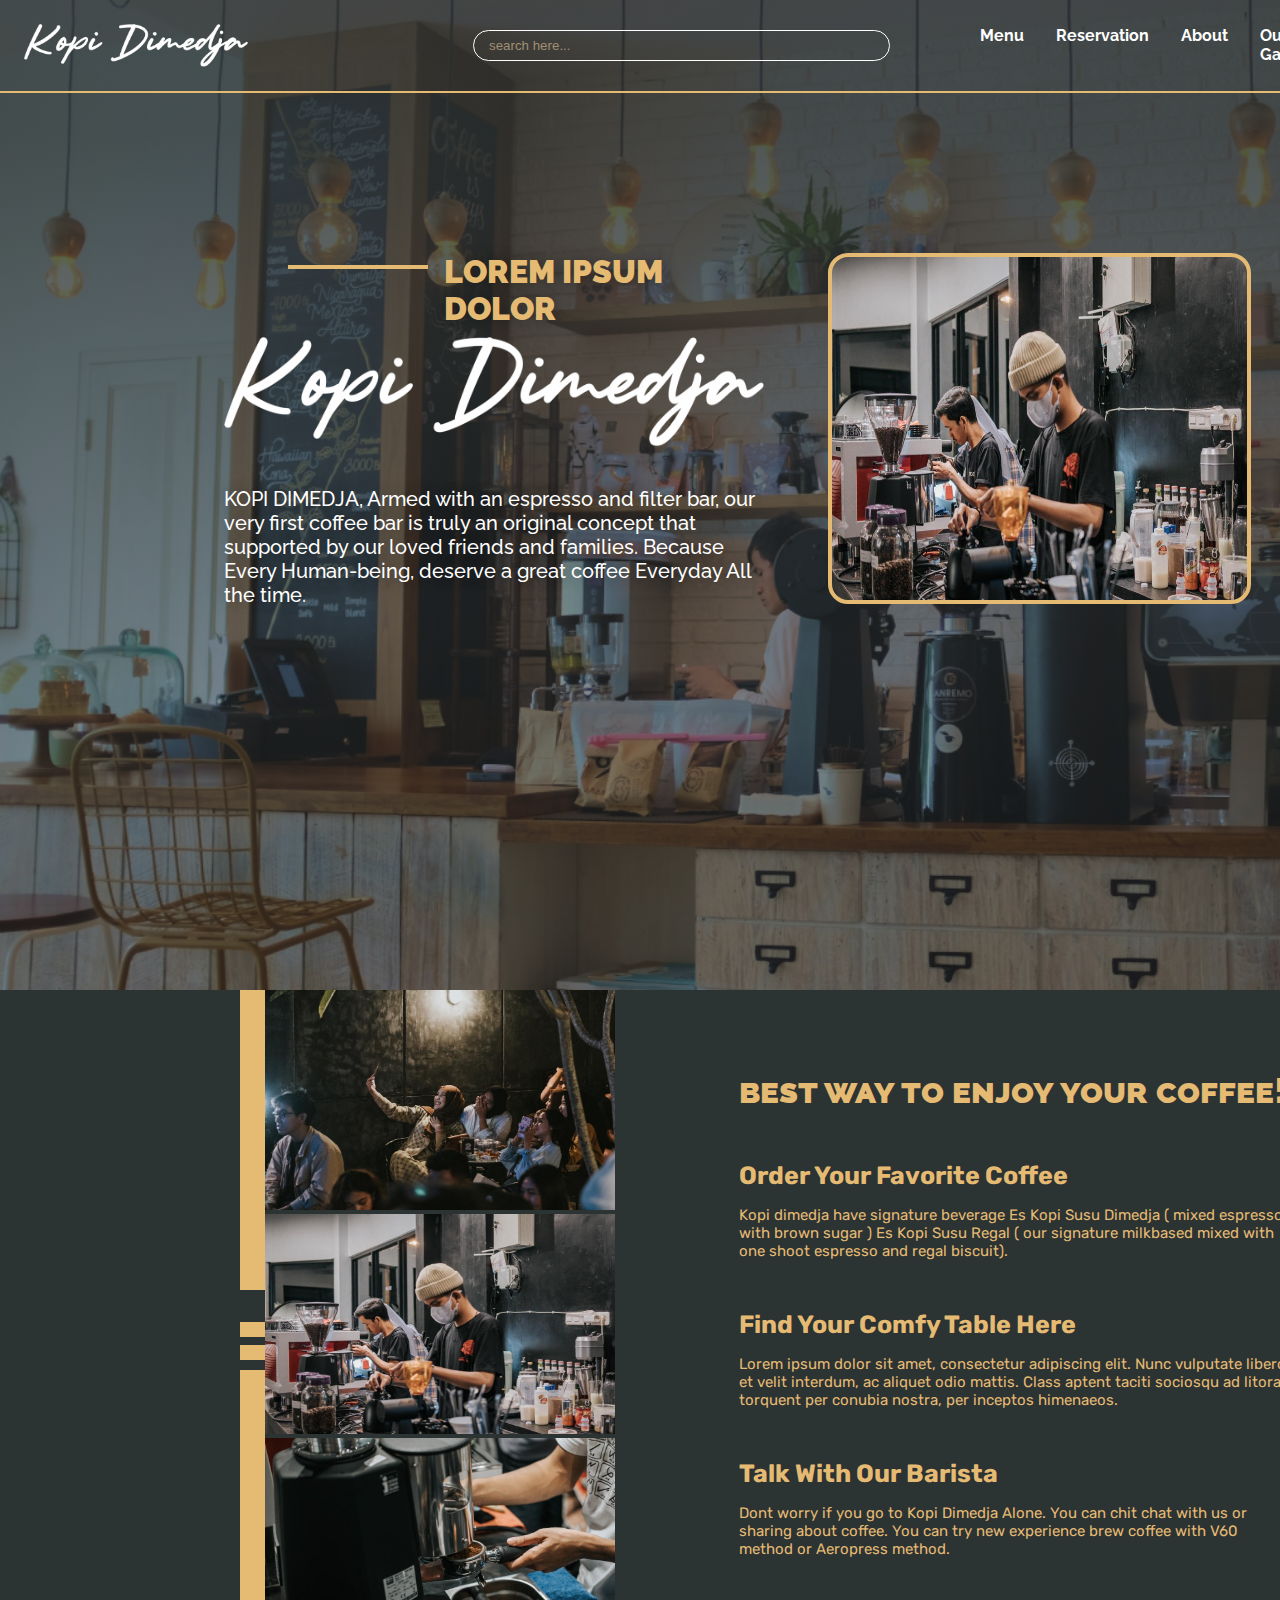
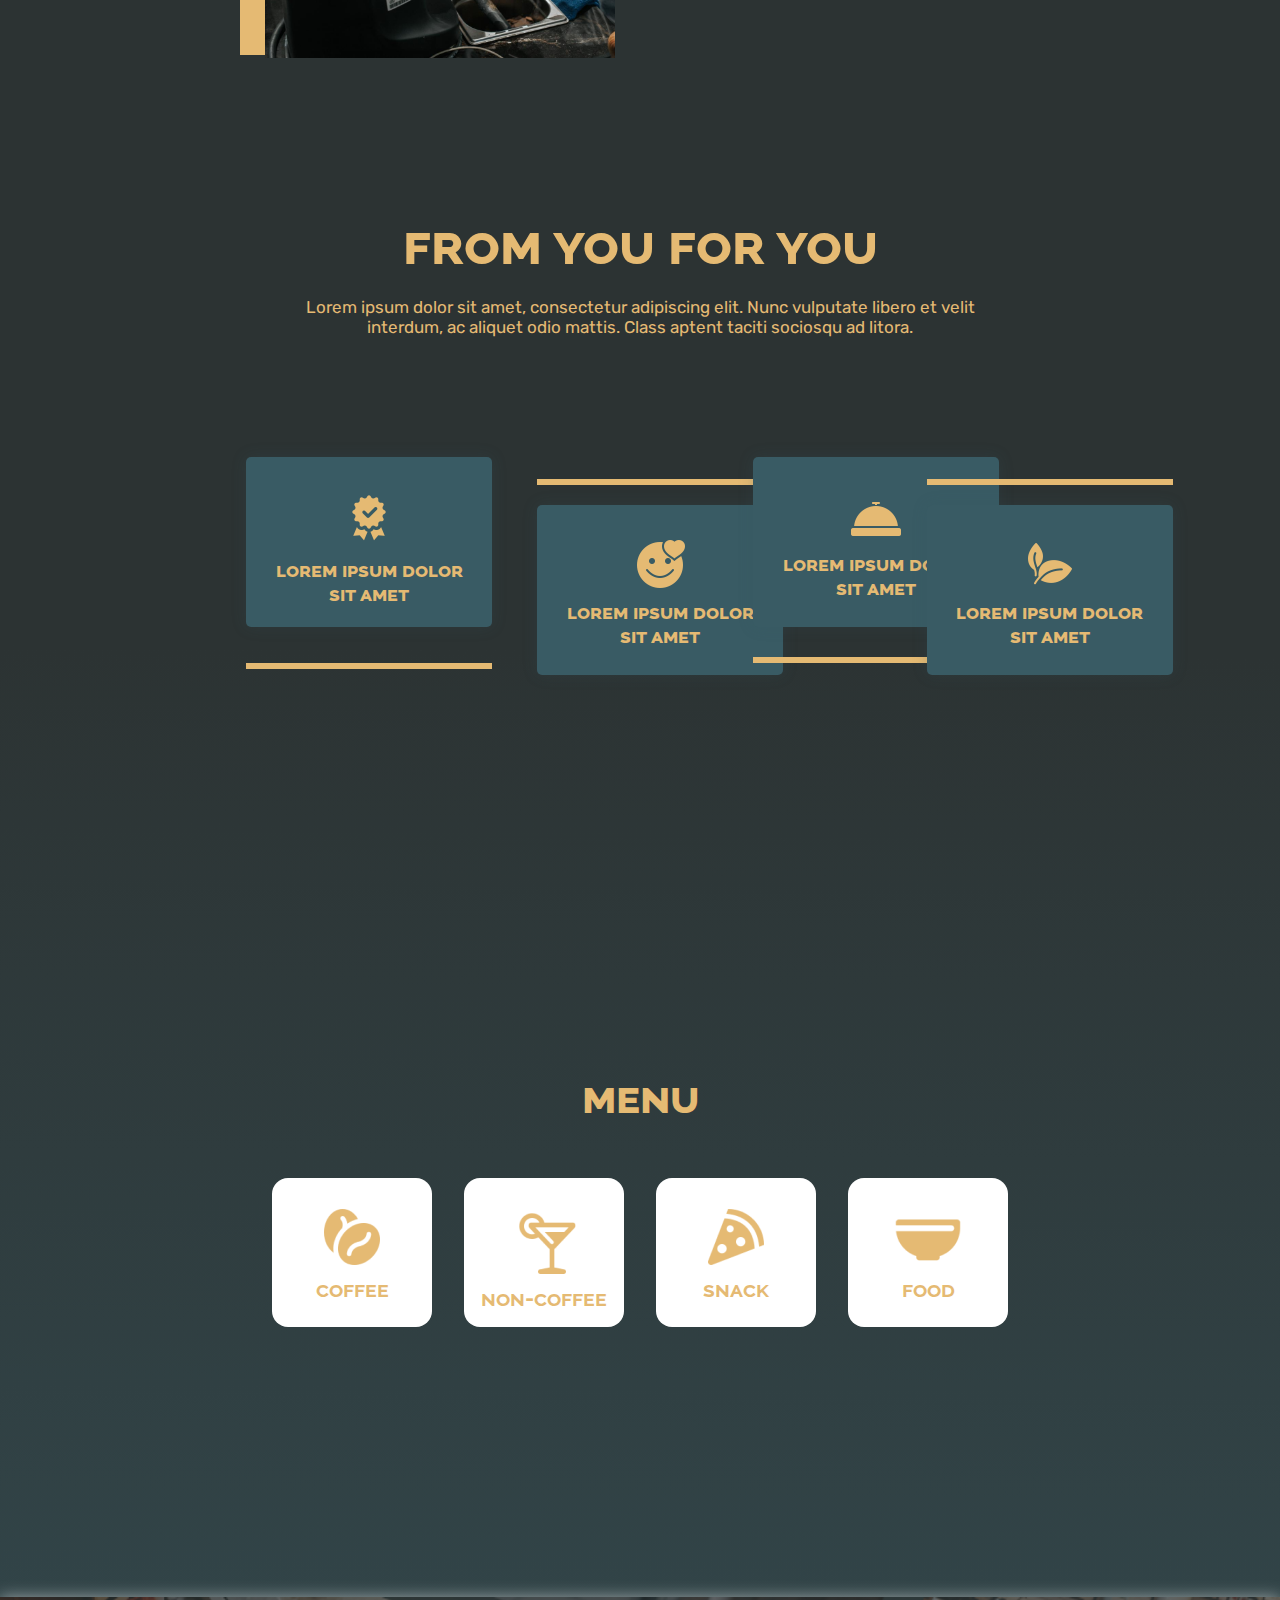
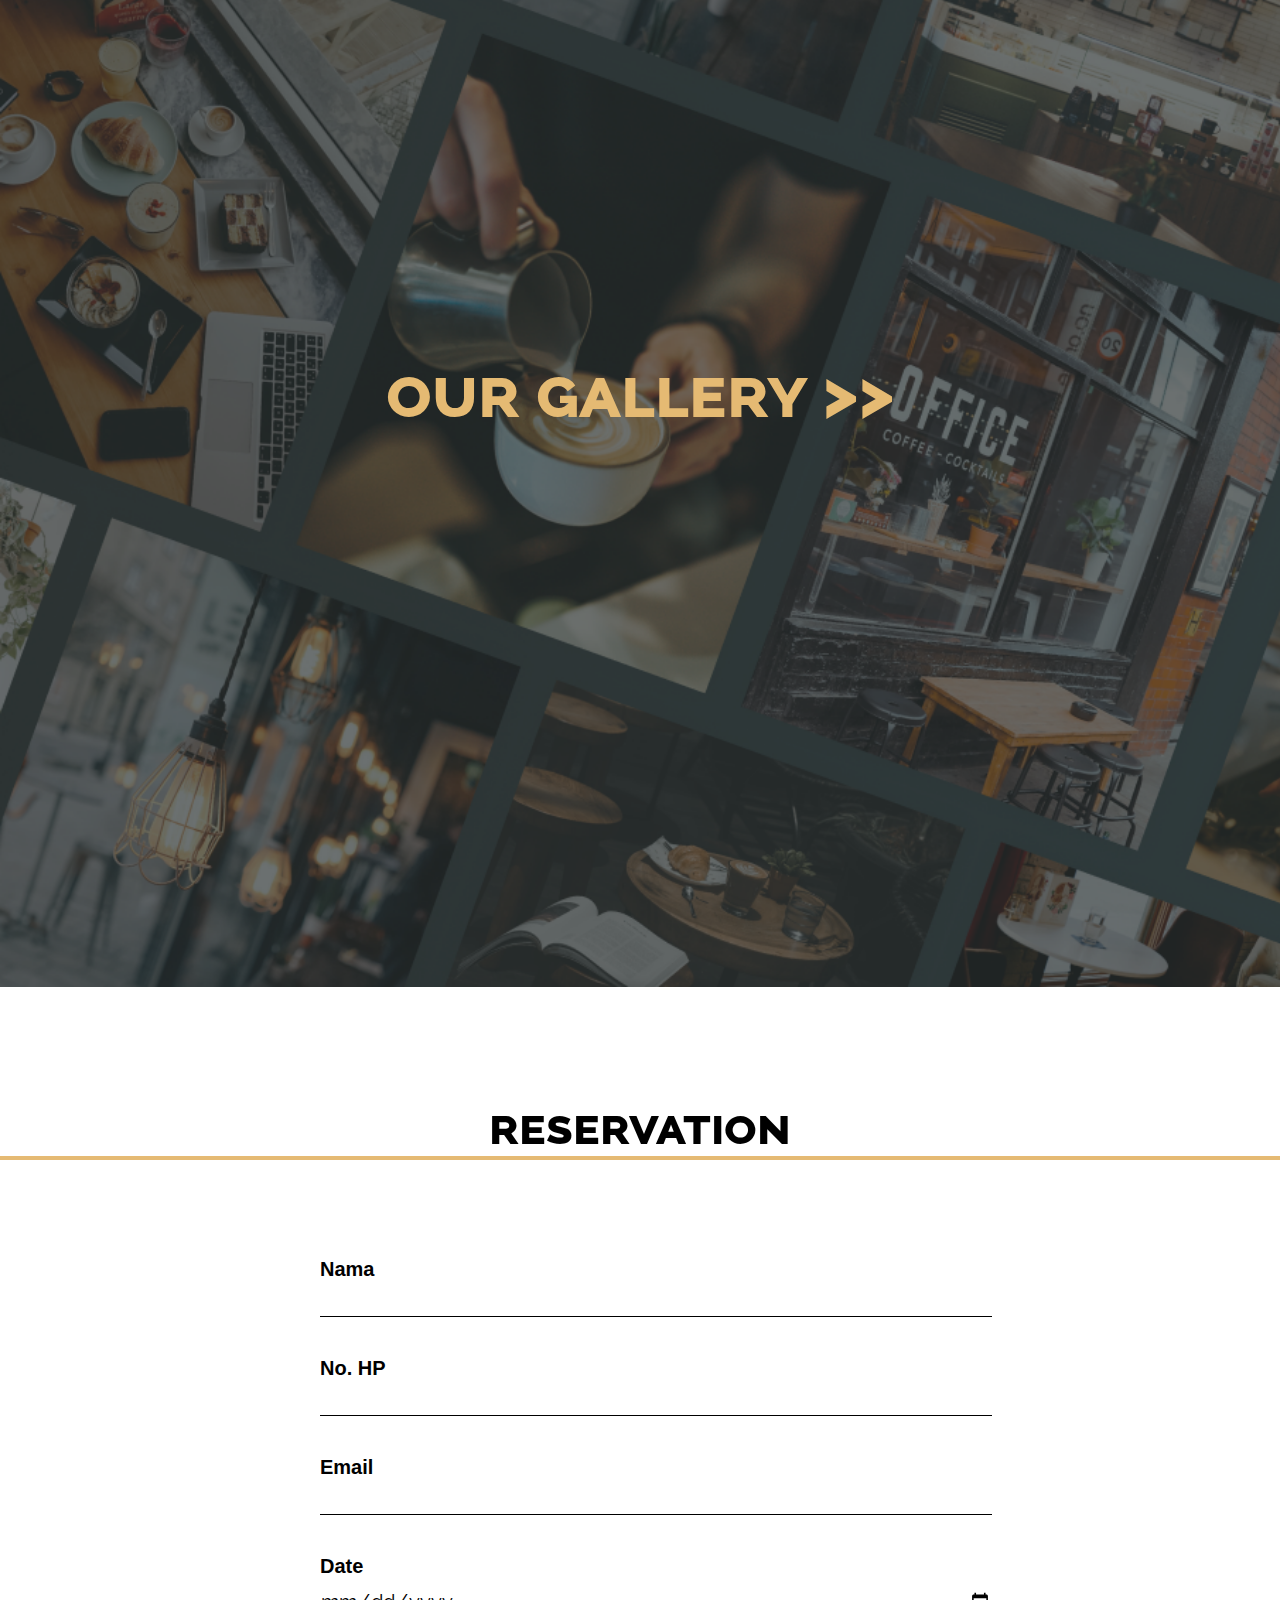
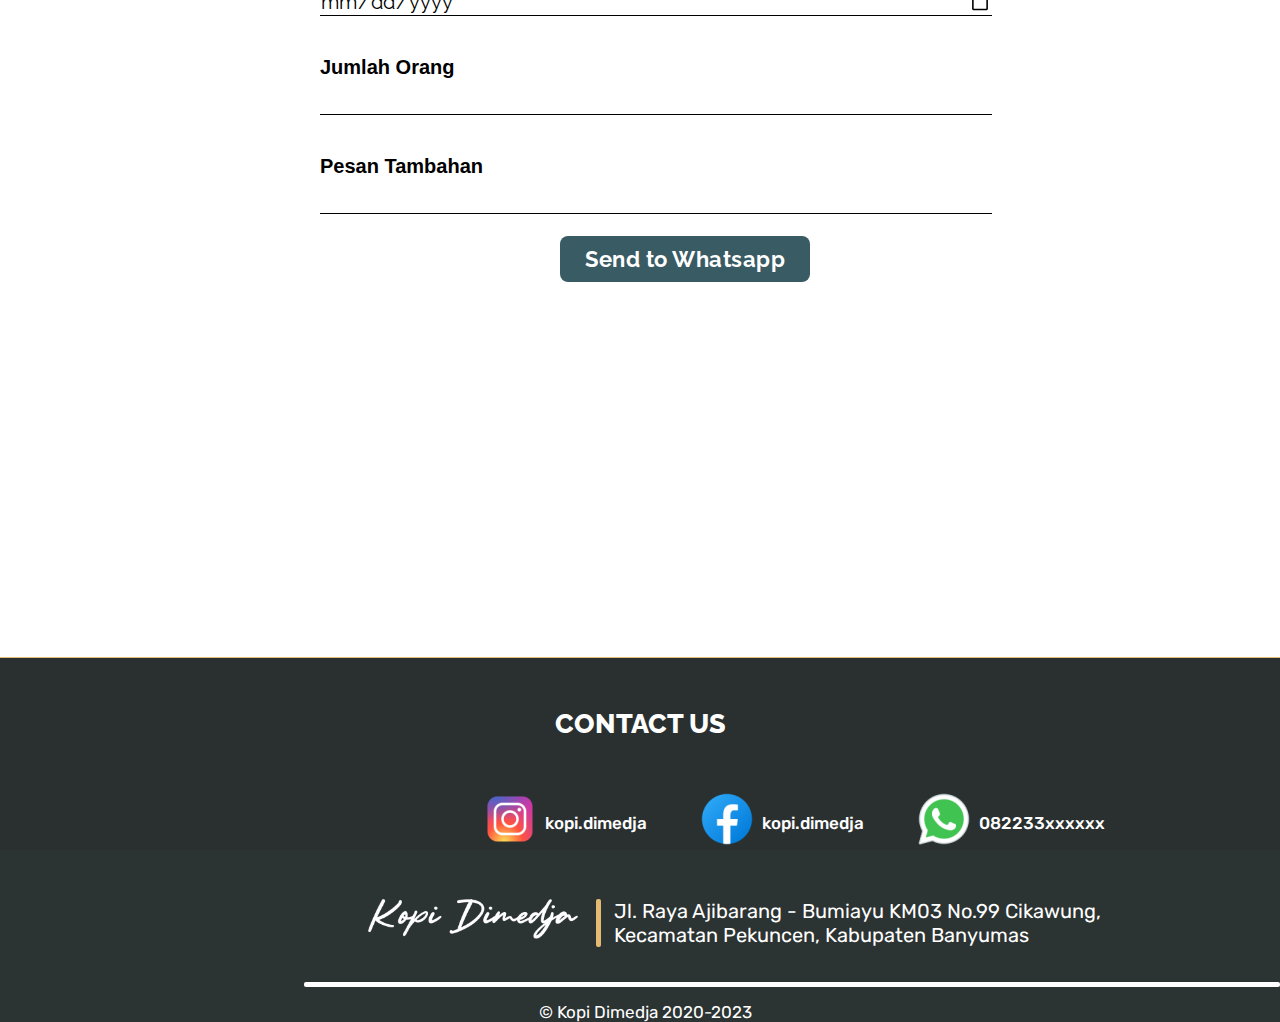
==== index.html @ 7216c970 "Add files via upload" ====
<!DOCTYPE html>
<html lang="en">
  <head>
    <meta charset="UTF-8" />
    <meta http-equiv="X-UA-Compatible" content="IE=edge" />
    <meta name="viewport" content="width=device-width, initial-scale=1.0" />
    <title>Kopi Dimeja</title>
    <link rel="preconnect" href="https://fonts.googleapis.com" />
    <link rel="preconnect" href="https://fonts.gstatic.com" crossorigin />
    <link rel="stylesheet" href="https://fonts.googleapis.com/css?family=Raleway">
    <link rel="stylesheet" href="https://fonts.googleapis.com/css?family=Rubik">
    <link
      href="https://fonts.googleapis.com/css2?family=Montserrat:wght@100&display=swap"
      rel="stylesheet"
    />
    <link rel="stylesheet" href="./style_menu2.css" />
    <link rel="stylesheet" href="./style.css" />
    <link rel="stylesheet" href="./search.css" />
    <script src="https://code.jquery.com/jquery-3.6.0.min.js"></script>
    <script src="./mainhome2.js"></script>
    <script src="./searchh.js"></script>
    <script src="./sendtowhatsapp2.js"></script>
  </head>
  <body>
    <section class="section1">
      <div class="container">
        <nav>
          <img src="./img/logobrand.png" alt="" />
          <div class="burger">
            <svg
              xmlns="http://www.w3.org/2000/svg"
              fill="none"
              viewBox="0 0 24 24"
              stroke-width="1.5"
              stroke="currentColor"
            >
              <path
                stroke-linecap="round"
                stroke-linejoin="round"
                d="M3.75 6.75h16.5M3.75 12h16.5m-16.5 5.25h16.5"
              />
            </svg>
          </div>
          <div class="searchbar">
            <input
              type="text"
              name=""
              id="searchid"
              placeholder="search here..."
              onkeyup="liveSearchh()"
            />
            <ul id="list-group-searchid" class="list-group-search">
              <li>
                <a href="#cobayahhid" class="list-group-item">
                  <img src="/img/Menu_Item_Coffee.png" alt="" />
                  <p>Hot Cappuchino</p>
                </a>
              </li>
              <li>
                <a href="#" class="list-group-item">
                  <img src="/img/Menu_Item_Coffee.png" alt="" />
                  <p>Hot Latte</p>
                </a>
              </li>
              <li>
                <a
                  href="https://desty.menu/kopidimedja-purwokerto/products-list/1910661"
                  target="_blank"
                  class="list-group-item"
                >
                  <img src="/img/1.jpg" alt="" />
                  <p>Taro</p></a
                >
              </li>
              <li>
                <a href="" class="list-group-item">
                  <img src="/img/2.jpg" alt="" />
                  <p>Red Velvet</p></a
                >
              </li>
              <li>
                <a href="" class="list-group-item">
                  <img src="/img/4.jpg" alt="" />
                  <p>Fries Platter</p></a
                >
              </li>
              <li>
                <a href="" class="list-group-item">
                  <img src="/img/5.jpg" alt="" />
                  <p>French Fries</p></a
                >
              </li>
              <li>
                <a href="" class="list-group-item">
                  <img src="/img/Menu_Item_Food.png" alt="" />
                  <p>nasiA</p></a
                >
              </li>
              <li>
                <a href="" class="list-group-item">
                  <img src="/img/Menu_Item_Food.png" alt="" />
                  <p>nasiB</p></a
                >
              </li>
            </ul>
          </div>

          <div class="menu">
            <a href="#maincontainerempat">Menu</a>
            <a href="#reservationid">Reservation</a>
            <a href="#footerid">About</a>
            <a href="./our-gallery/our-gallery.html">Our Gallery</a>
          </div>
        </nav>
      </div>
      <div style="border-bottom: 2px solid #e5ba73"></div>

      <div id="heroid" class="hero">
        <div id="textid" class="text">
          <div id="barisdantitleid" class="barisdantitle">
            <div id="baris1id" class="baris1"></div>
            <h1 id="titleid" class="title"><b>lorem ipsum dolor</b></h1>
          </div>
          <img
            id="gambarsampingdecsid"
            class="gambarsampingdecs"
            src="./img/logobrand.png"
            alt=""
          />
          <p id="descid" class="desc">
            KOPI DIMEDJA, Armed with an espresso and filter bar, our<br />
            very first coffee bar is truly an original concept that<br />
            supported by our loved friends and families. Because<br />
            Every Human-being, deserve a great coffee Everyday All<br />
            the time.
          </p>
        </div>

        <div id="pictureid" class="picture">
          <div class="bg"></div>
          <img src="./img/photobangetnih.jpg" alt="" class="boxphoto" />
        </div>
      </div>
    </section>
    <section class="section2">
      <div class="container2">
        <div class="main2">
          <div class="right">
            <div class="garissampinggambar">
              <div class="garis1section1"></div>
              <div class="garis2section1"></div>
              <div class="garis3section1"></div>
              <div class="garis4section1"></div>
            </div>
            <div class="pic">
              <img
                src="./img/photokebersamaan.jpg"
                class="gambar1section1"
                alt=""
              />
              <img
                src="./img/photobangetnih.jpg"
                class="gambar2section1"
                alt=""
              />
              <img src="./img/photo_bg.jpg" class="gambar3section1" alt="" />
            </div>
          </div>
          <div class="left">
            <h1>best way to enjoy your coffee!</h1>
            <h2>Order Your Favorite Coffee</h2>
            <p>
              Kopi dimedja have signature beverage Es Kopi Susu Dimedja ( mixed
              espresso with brown sugar ) Es Kopi Susu Regal ( our signature
              milkbased mixed with one shoot espresso and regal biscuit).
            </p>
            <h2>Find Your Comfy Table Here</h2>
            <p>
              Lorem ipsum dolor sit amet, consectetur adipiscing elit. Nunc
              vulputate libero et velit interdum, ac aliquet odio mattis. Class
              aptent taciti sociosqu ad litora torquent per conubia nostra, per
              inceptos himenaeos.
            </p>
            <h2>Talk With Our Barista</h2>
            <p>
              Dont worry if you go to Kopi Dimedja Alone. You can chit chat with
              us or sharing about coffee. You can try new experience brew coffee
              with V60 method or Aeropress method.
            </p>
          </div>
        </div>
      </div>
    </section>

    <section class="section3">
      <div class="3">
        <div class="main3">
          <div class="text2main3">
            <h1>from you for you</h1>
            <p>
              Lorem ipsum dolor sit amet, consectetur adipiscing elit. Nunc
              vulputate libero et velit<br />
              interdum, ac aliquet odio mattis. Class aptent taciti sociosqu ad
              litora.
            </p>
          </div>
          <div class="informationmain3">
            <div class="gambar1main3">
              <img src="./img/Section3_icon1.png" alt="" />
              <p></p>
              <p>lorem ipsum dolor <br />sit amet</p>
              <div class="barisgambar1"></div>
            </div>

            <div class="gambar2main3">
              <div class="barisgambar2"></div>
              <img src="./img/Section3_icon2.png" alt="" />
              <p>lorem ipsum dolor <br />sit amet</p>
            </div>
            <div class="gambar3main3">
              <img src="./img/Section3_icon3.png" alt="" />
              <p>lorem ipsum dolor <br />sit amet</p>
              <div class="barisgambar1"></div>
            </div>
            <div class="gambar4main3">
              <div class="barisgambar2"></div>
              <img src="./img/Section3_icon4.png" alt="" />
              <p>lorem ipsum dolor <br />sit amet</p>
            </div>
          </div>
        </div>
      </div>
    </section>
    <section class="section4">
      <div class="main4" id="maincontainerempat">
        <div>
          <h1 style="text-align: center" id="menusection" class="textbold">
            Menu
          </h1>
          <div id="pilihanmenusection" class="pilihanmenu">
            <div id="coffeebtn" class="coffemenu">
              <div>
                <img src="./img/Menu_Coffee_coklat.png" alt="" />
              </div>
              <div class="text_menu">coffee</div>
            </div>
            <div id="noncoffeebtn" class="noncoffemenu">
              <div>
                <img src="./img/Menu_NonCoffee_coklat.png" alt="" />
              </div>
              <div class="text_menu">Non-Coffee</div>
            </div>
            <div id="snackbtn" class="snackmenu">
              <div>
                <img src="./img/Menu_Snack_coklat.png" alt="" />
              </div>
              <div class="text_menu">snack</div>
            </div>
            <div id="foodbtn" class="foodmenu">
              <div>
                <img src="./img/Menu_Food_coklat.png" alt="" />
              </div>
              <div class="text_menu">food</div>
            </div>
          </div>
        </div>
      </div>
    </section>
    <section class="section4">
      <div class="container_menu">
        <div id="lisdaftartmakanan" class="listdaftarmakanan"></div>
      </div>
    </section>

    <section>
      <div class="maincontainertujuh">
        <div class="textourgallery">
          <a
            href="our-gallery/our-gallery.html"
            target="_blank"
            class="textourgallery"
            ><p>Our gallery >></p></a
          >
        </div>
      </div>
    </section>
    <section>
      <div id="reservationid" class="main5">
        <div class="rsvptest">
          <div class="reservation">
            <h1 class="txtrsvp">Reservation</h1>
            <form class="whatsapp-form">
              <label for="nama">Nama</label><br />
              <input
                type="text"
                id="namaid"
                name="nama"
                style="border: none; border-bottom: 1px solid black"
              /><br />
              <br />
              <br />
              <label for="number">No. HP</label><br />
              <input
                type="number"
                id="numberid"
                name="number"
                style="border: none; border-bottom: 1px solid black"
              /><br />
              <br />
              <br />
              <label for="email">Email</label><br />
              <input
                type="email"
                id="emailid"
                name="email"
                style="border: none; border-bottom: 1px solid black"
              /><br />
              <br />
              <br />
              <label for="date">Date</label><br />
              <input
                type="date"
                id="dateid"
                name="date"
                style="border: none; border-bottom: 1px solid black"
              /><br />
              <br />
              <br />
              <label for="pengunjung">Jumlah Orang</label><br />
              <input
                type="number"
                id="pengunjungid"
                name="numberpengunjung"
                style="border: none; border-bottom: 1px solid black"
              /><br />
              <br />
              <br />
              <label for="pesantambahan">Pesan Tambahan</label><br />
              <input
                type="text"
                id="pesanid"
                name="order"
                style="border: none; border-bottom: 1px solid black"
              /><br />
              <br />
              <br />
              <a
                class="btnsend"
                href="javascript:void"
                type="submit"
                title="Send to Whatsapp"
                >Send to Whatsapp</a
              >
              <div id="text-info"></div>
            </form>
          </div>
        </div>
      </div>
    </section>
    <section>
      <div class="main6">
        <div class="footer" id="footerid">
          <h3>CONTACT US</h3>
          <div class="social-media">
            <a href="#" class="instagram">
              <img src="../img/instagram.png" alt="" />
              <p>kopi.dimedja</p>
            </a>

            <a href="#" class="facebook">
              <img src="../img/facebook.png" alt="" />
              <p>kopi.dimedja</p>
            </a>

            <a href="#" class="whatsapp">
              <img src="../img/whatsapp.png" alt="" />
              <p>082233xxxxxx</p>
            </a>
          </div>
          <div class="cobatest">
            <div class="logo-address">
              <div class="logo-in-footer">
                <img src="/img/logobrand.png" alt="" />

                <div class="garis-content-footer"></div>
              </div>
              <p>
                Jl. Raya Ajibarang - Bumiayu KM03 No.99 Cikawung,<br />
                Kecamatan Pekuncen, Kabupaten Banyumas
              </p>
            </div>
          </div>
          <div class="garis-footer"></div>
          <div class="copyright-logo">&copy; Kopi Dimedja 2020-2023</div>
        </div>
      </div>
    </section>
  </body>
</html>
---- style_menu2.css ----
.listdaftarmakanan {
  margin-top: 160px;
  display: grid;
  grid-template-columns: auto;
  gap: 2rem;
}

.listdaftarmakanan .makanan {
  text-align: center;
}

.listdaftarmakanan .makanan img {
  object-fit: cover;
  /* width: 100%; */
  width: 230px;
  height: 12rem;
  margin-bottom: 1rem;
  border-radius: 10%;
}

.listdaftarmakanan .makanan .nama_makanan {
  font-size: 25px;
  color: #e5ba73;
  font-weight: bold;
}

.listdaftarmakanan .makanan .harga_makanan {
  padding-top: 10px;
  font-size: 23px;
  color: #e5ba73;
}

@media (max-width: 575.98px) {
  .listdaftarmakanan {
    margin-top: 160px;
    grid-template-columns: auto auto;
  }
}

@media (min-width: 576px) and (max-width: 767.98px) {
}

@media (min-width: 768px) and (max-width: 991.98px) {
  .listdaftarmakanan {
    margin-top: 160px;
    grid-template-columns: auto auto auto;
  }
}

@media (min-width: 992px) and (max-width: 1199.98px) {
  .listdaftarmakanan {
    grid-template-columns: auto auto auto auto;
    gap: 3rem;
  }
}

@media (min-width: 1200px) {
  .listdaftarmakanan {
    grid-template-columns: auto auto auto auto auto;
    gap: 4rem;
  }
}
---- style.css ----
* {
  padding: 0;
  margin: 0;
  font-family: "Raleway";
}
html {
  scroll-behavior: smooth;
}

.container {
  max-width: 100%;
  margin: 0 auto;
}

:root {
  --gradient: linear-gradient(180.5deg, rgba(44, 51, 51, 1) 50%, #395b64 100%);
}

body {
  background-image: var(--gradient);
  height: 500vh;
}

.section1 {
  background: linear-gradient(
      180deg,
      rgba(44, 51, 51, 0.377) 100%,
      rgba(44, 51, 51, 0.54) 100%
    ),
    url("./img/Section1_background.png");
  background-repeat: no-repeat;
  background-size: cover;
  min-height: 100vh;
  height: 110vh;
}

.section1 img {
  width: 14rem;
}

.section1 nav {
  display: flex;
  align-items: center;
  padding: 1.5rem;
  /* position: fixed; */
  position: relative;
  z-index: 1000;
}

.section1 nav .menu {
  margin-left: auto;
  display: flex;
  gap: 2rem;
}

.menu {
  padding-left: 10vh;
}

.section1 nav .menu a {
  color: white;
  text-decoration: none;
  font-weight: bold;
}

.section1 nav .menu a:hover {
  color: #e5ba73;
}

.section1 nav .burger {
  display: none;
  margin-left: auto;
  color: white;
}

.section1 nav .burger svg {
  width: 2rem;
  height: 2rem;
}

.section1 .hero {
  margin-top: 5rem;
}

.section1 .hero .title {
  font-style: normal;
  font-weight: bold;
  text-transform: uppercase;
  color: #e5ba73;
  text-shadow: 0px 0px 15px rgba(0, 0, 0, 0.35);
}

.section1 .hero .desc {
  margin-top: 1rem;
  color: white;
  text-shadow: 0px 0px 15px rgba(0, 0, 0, 0.35);
}

.picture img {
  width: 420px;
  height: 350px;
  border-radius: 20px;
  margin-left: 4rem;
}

/* .boxphoto {
  position: absolute;

} */

/* .bg {
  width: 400px;
  height: 320px;
  top: 300px;
  border: 5px solid #e5ba73;
  position: absolute;
  border-radius: 20px;
} */

.bg {
  width: 415px;
  height: 343px;
  border: 4px solid #e5ba73;
  border-radius: 20px;
  position: absolute;
  margin-left: 4rem;
}

.baris1 {
  width: 140px;
  height: 4px;
  background-color: #e5ba73;
  display: inline-block;
  margin-top: 12px;
  margin-right: 1rem;
  margin-left: 10rem;
}

.title {
  display: inline-block;
  width: 300px;
}
#heroid {
  display: grid;
  grid-template-columns: 1fr 1fr;
  grid-template-rows: 0.2fr 1.5fr;
  margin-top: 10rem;
}

#barisdantitleid {
  display: flex;
}

#textid {
  display: grid;
  grid-template-columns: 1fr;
  grid-template-rows: 1fr;
  grid-template-areas:
    "baris1" " title"
    "gambarsampingdecs"
    "desc";
  /* grid-gap: 0.2rem; */
}
.section2 {
  padding-bottom: 150px;
}
.section3 {
  padding-bottom: 10px;
}

.baris1 {
  grid-area: baris1;
  margin-left: 18rem;
}
.title {
  grid-area: title;
}
.gambarsampingdecs {
  grid-area: gambarsampingdecs;
  margin-left: 14rem;
  margin-bottom: 1.5rem;
}
.desc {
  grid-area: desc;
  margin-left: 14rem;
}

.hero .text img {
  width: 540px;
  height: 110px;
}
.hero .text p {
  font-family: "Raleway";
  font-style: normal;
  font-weight: 500;
  font-size: 20px;
}

.main2 {
  display: grid;
  grid-template-columns: 1fr 1fr;
}
.right {
  display: flex;
}

.left {
  margin-top: 80px;
  width: 550px;
  margin-left: -100px;
}

/* .right {
  display: grid;
  grid-template-rows: 1fr;
  width: 100px;
}
.left {
  display: grid;
  grid-template-columns: 1fr;
  grid-template-rows: 1fr 1fr;
  padding-right: 15rem;
} */
.left h1 {
  font-family: "Raleway";
  font-style: normal;
  font-size: 35px;
  font-weight: 1000;
  font-variant: all-small-caps;
  color: #e5ba73;
}

.left h2 {
  color: #e5ba73;
  font-family: "Rubik";
  font-style: normal;
  font-size: 25px;
  color: #e5ba73;
  margin-top: 50px;
}

.left p {
  font-family: "Rubik";
  font-style: normal;
  color: #e5ba73;
  margin-top: 16px;
  /* font-weight: 300; */
  font-size: 15px;
}

.garis1section1 {
  position: relative;
  width: 25px;
  height: 300px;
  background-color: #e5ba73;
  left: 240px;
}

.garis2section1 {
  position: relative;
  width: 25px;
  height: 15px;
  background-color: #e5ba73;
  left: 240px;
  margin-top: 2rem;
}

.garis3section1 {
  position: relative;
  width: 25px;
  height: 15px;
  background-color: #e5ba73;
  left: 240px;
  margin-top: 8px;
}
.garis4section1 {
  position: relative;
  width: 25px;
  height: 285px;
  background-color: #e5ba73;
  left: 240px;
  margin-top: 10px;
}
.gambar1section1 {
  padding-right: 14rem;
}
.right img {
  width: 350px;
  height: 220px;
  padding-left: 15rem;
}

.text2main3 h1 {
  font-family: "Raleway";
  font-style: normal;
  font-weight: 800;
  font-size: 55px;
  font-variant: all-small-caps;
  color: #e5ba73;
}

.text2main3 p {
  font-family: "Rubik";
  font-style: normal;
  font-weight: 400;
  font-size: 17px;
  color: #e5ba73;
  padding-top: 20px;
  margin-bottom: 120px;
}

.main3 {
  text-align: center;
}

.informationmain3 {
  display: grid;
  grid-template-columns: 1fr 1fr 1fr 1fr;
  margin-left: 6rem;
}

.gambar1main3 {
  width: 246px;
  height: 170px;
  background: #395b64;
  margin-left: 150px;
  box-shadow: 0px 0px 15px rgba(57, 91, 100, 0.2);
  border-radius: 5px;
}
.gambar2main3 {
  width: 246px;
  height: 170px;
  background: #395b64;
  box-shadow: 0px 0px 15px rgba(57, 91, 100, 0.2);
  border-radius: 5px;
  margin-left: 45px;
  margin-top: 3rem;
}
.gambar3main3 {
  width: 246px;
  height: 170px;
  background: #395b64;
  box-shadow: 0px 0px 15px rgba(57, 91, 100, 0.2);
  border-radius: 5px;
  margin-left: -30px;
}
.gambar4main3 {
  width: 246px;
  height: 170px;
  background: #395b64;
  box-shadow: 0px 0px 15px rgba(57, 91, 100, 0.2);
  border-radius: 5px;
  margin-left: -105px;
  margin-top: 3rem;
}

.barisgambar1 {
  width: 240px;
  border: 3px solid #e5ba73;
  margin-top: 57px;
}
.barisgambar2 {
  width: 240px;
  border: 3px solid #e5ba73;
  margin-top: -26px;
}
.gambar1main3 img {
  margin-top: 35px;
}
.gambar3main3 img {
  margin-top: 35px;
}
.gambar2main3 img {
  margin-top: 55px;
}
.gambar4main3 img {
  margin-top: 55px;
}

.informationmain3 p {
  font-family: "Raleway";
  font-style: normal;
  font-weight: 800;
  font-size: 20px;
  padding-top: 6px;
  color: #e5ba73;
  text-align: center;
  font-variant: all-small-caps;
}

.main4 {
  display: flex;
  justify-content: center;
  margin-top: 24rem;
}

.main4 h1 {
  padding-bottom: 50px;
}

.main4 .textbold {
  font-family: "Raleway";
  font-style: normal;
  font-weight: 800;
  font-size: 45px;
  line-height: 130%;
  text-align: center;
  font-variant: all-small-caps;

  color: #e5ba73;
}

.pilihanmenu {
  width: 100%;
  display: grid;
  grid-template-columns: auto auto auto auto;
  gap: 2rem;
}

.pilihanmenu > div {
  display: flex;
  flex-direction: column;
  justify-content: center;
  align-items: center;
  text-align: center;
  background-color: white;
  width: 8rem;
  border-radius: 1rem;
  padding: 1rem;
  color: #e5ba73;
}

.pilihanmenu > div:hover {
  background-color: #e5ba73;
  color: white;
}
.pilihanmenu .text_menu {
  width: 100%;
  font-family: "Raleway";
  font-size: 22px;
  font-variant: all-small-caps;
  font-weight: bold;
  transition: all 0.3s ease-in-out;
  white-space: nowrap;
}

.foodmenu,
.snackmenu,
.noncoffemenu,
.coffemenu:hover {
  cursor: pointer;
}
.coffemenu img {
  transition: all 0.3s ease-in-out;
}
.coffemenu:hover img {
  transform: scale(1.1);
}
.coffemenu:hover img {
  content: url("/img/Menu_Coffee_Putih.png");
  transition: content 0.5s ease-in-out;
}

.textcoffe {
  padding-left: 17px;
  color: #e5ba73;
  font-family: "Raleway";
  font-size: 22px;
  font-variant: all-small-caps;
  font-weight: bold;
  transition: all 0.3s ease-in-out;
}

.noncoffemenu img {
  transition: all 0.3s ease;
}
.noncoffemenu img {
  padding-left: 15px;
  padding-top: 17px;
  transition: all 0.3s ease-in-out;
}
.noncoffemenu:hover img {
  transform: scale(1.1);
}
.noncoffemenu:hover img {
  content: url("/img/Menu_NonCoffee_Putih.png");
  transition: content 0.5s ease-in-out;
}

/* .snackmenu {
  width: 100px;
  height: 100px;
  border-radius: 10%;
  background-color: white;
} */

.snackmenu img {
  transition: all 0.5s ease-in-out;
}

.snackmenu:hover img {
  transform: scale(1.1);
}
.snackmenu:hover img {
  content: url("/img/Menu_Snack_Putih.png");
  transition: content 0.5s ease-in-out;
}
.gambarsnack:hover {
  background-color: #e5ba73;
  border-radius: 10px;
}

.foodmenu {
  border-radius: 10%;
  background-color: white;
}

.foodmenu img {
  transition: all 0.3s ease;
}
.foodmenu:hover img {
  transform: scale(1.1);
}
.foodmenu:hover img {
  content: url("/img/Menu_Food_Putih.png");
  transition: content 0.5s ease-in-out;
}
.gambarfood:hover {
  background-color: #e5ba73;
  border-radius: 10px;
}
.maincontainertujuh {
  background-image: url(./img/background_OurGallery.png);
  width: 100%;
  height: 110vh;
  margin-top: 110px;
  background-size: cover;
  box-shadow: 0 0 15px rgba(255, 255, 255, 0.5);
  z-index: 3;
}
.textourgallery {
  text-decoration: none;
  list-style: none;
  align-items: center;
  padding-top: 350px;
}
.textourgallery p {
  color: white;
}
.maincontainertujuh .textourgallery p {
  font-family: "Raleway";
  font-style: normal;
  font-weight: 800;
  font-size: 70px;
  line-height: 130%;
  text-align: center;
  color: #e5ba73;
  font-variant: all-small-caps;
}

section .main5 {
  width: 100%;
  height: 130vh;
  background-color: white;
  padding-top: 100px;
}

/* send */
/* .reservation {
  text-align: center;
  align-items: center;
}
.garisrsvp2 {
  width: 240px;
  border: 3px solid #e5ba73;
  border-radius: 5px;
} */

.txtrsvp {
  text-align: center;
  color: #000000;
  font-variant: all-small-caps;
  font-family: "Raleway";
  font-style: normal;
  font-weight: 800;
  font-size: 50px;
  padding-top: 10px;
  border-bottom: 4px solid #e5ba73;
}

.textreservation {
  text-align: center;
  color: #000000;
  font-variant: all-small-caps;
  font-family: "Raleway";
  font-style: normal;
  font-weight: 800;
  font-size: 30px;
  line-height: 130%;
  padding-top: 10px;
}
form {
  margin-top: 6rem;
  margin-left: 20rem;
}
form label {
  font-family: Arial, Helvetica, sans-serif;
  font-style: normal;
  font-weight: 600;
  font-size: 20px;
  line-height: 130%;
  display: inline-block;
}

form #namaid {
  padding-top: 10px;
  width: 70%;
  font-size: 20px;
}
form #numberid {
  padding-top: 10px;
  width: 70%;
  font-size: 20px;
}
form #emailid {
  padding-top: 10px;
  width: 70%;
  font-size: 20px;
}
form #dateid {
  padding-top: 10px;
  width: 70%;
  font-size: 20px;
}
form #pengunjungid {
  padding-top: 10px;
  width: 70%;
  font-size: 20px;
}
form #pesanid {
  padding-top: 10px;
  width: 70%;
  font-size: 20px;
}

.btnsend {
  margin-left: 25%;
  margin-top: -25px;
  margin-bottom: 20px;
  text-align: center;
  /* cursor: pointer;
  transition-duration: 0.4s; */
}
.whatsapp-form a.btnsend {
  color: #fff;
  background: #395b64;
  text-decoration: none;
  display: inline-block;
  padding: 10px 25px;
  border-radius: 0.5rem;
  font-weight: 700;
  letter-spacing: 0.5px;
  font-size: 22px;

  outline: none;
}
#text-info {
  align-items: center;
  /* margin-right: 30px; */
  margin-right: 29%;
}
#text-info span {
  display: block;
  /* width: 100%; */
  /* top: 5300px;
  left: 691px; */
  margin-left: 10px;
  padding: 10px 15px;
  text-align: center;
  font-weight: 700;
  font-size: 12px;
}
#text-info span.yes {
  background: #c6ffc5;
  color: #0ea904;
}
#text-info span.no {
  background: #ffc5c5;
  color: #ce0404;
}

.footer {
  border-top: 1px solid #e5ba73;
  background-color: #2a3030;
  height: 15vw;
}
.footer h3 {
  color: white;
  text-align: center;
  margin-top: 50px;
  margin-bottom: 50px;
  font-size: 27px;
  font-family: "Raleway";
  font-style: normal;
  font-weight: 800;
}

.social-media {
  display: flex;
  justify-content: space-between;
  align-items: center;
}
.social-media a {
  display: flex;
  align-items: center;
  text-decoration: none;
}
.social-media p {
  color: white;
  font-family: "Rubik";
  font-style: normal;
  font-weight: 500;
  font-size: 17px;
  line-height: 130%;
  margin-top: 10px;
  margin-left: 5px;
}
.instagram {
  margin-left: 480px;
  text-decoration: none;
}

.whatsapp {
  margin-right: 500px;
  text-decoration: none;
}

.facebook {
  text-decoration: none;
  margin-left: 50px;
  margin-right: 50px;
}

.instagram:hover p {
  color: #e5ba73;
}
.facebook:hover p {
  color: #e5ba73;
}
.whatsapp:hover p {
  color: #e5ba73;
}
.logo-address {
  display: grid;
  grid-template-columns: 1fr 1fr;
  align-items: center;
  margin-top: 50px;
}
.logo-address img {
  width: 210.32px;
  height: 40px;
}
.logo-address p {
  text-align: left;
  font-family: "Rubik";
  font-style: normal;
  font-weight: 400;
  font-size: 20px;
  color: white;
  margin-left: -210px;
}
.logo-in-footer {
  display: grid;
  grid-template-columns: 1fr 1fr;
}
.cobatest {
  margin-left: 23rem;
}

.garis-content-footer {
  width: 5px;
  height: 3rem;
  border-radius: 2px;
  background-color: #e5ba73;
}
.garis-footer {
  width: 61rem;
  height: 5px;
  border-radius: 2px;
  margin-top: 35px;
  margin-left: 19rem;
  background-color: #ffffff;
}
.copyright-logo {
  margin-top: 15px;
  padding-left: 10px;
  color: white;
  font-family: "Rubik";
  font-style: normal;
  font-weight: 400;
  font-size: 17px;
  text-align: center;
}

/* // Extra small devices (portrait phones, less than 576px) */
@media (max-width: 575.98px) {
  .container {
    max-width: 540px;
  }

  .section1 nav .menu {
    flex-direction: column;
    position: absolute;
    right: 0;
    top: 0;
    background-color: black;
    height: 100vh;
    padding: 2rem;
    display: none;
  }

  .section1 nav .burger {
    display: block;
  }

  .section1 .hero {
    text-align: center;
  }

  .section1 .hero .title {
    margin-bottom: 1rem;
    font-weight: 900;
  }

  .section1 .hero img {
    width: 70%;
    margin-top: 2rem;
  }
}

/* // Small devices (landscape phones, 576px and up) */
@media (min-width: 576px) and (max-width: 767.98px) {
  .container {
    max-width: 720px;
  }
}

/* // Medium devices (tablets, 768px and up) */
@media (min-width: 768px) and (max-width: 991.98px) {
  .container {
    max-width: 960px;
  }
}

/* // Large devices (desktops, 992px and up) */
@media (min-width: 992px) and (max-width: 1199.98px) {
  .container {
    max-width: 1140px;
  }
}

/* // Extra large devices (large desktops, 1200px and up) */
@media (min-width: 1200px) {
  .container {
    max-width: 1320px;
  }
}
---- search.css ----
.searchbar {
  padding-left: 25vh;
}
.searchbar input {
  display: flex;
  width: 400px;
  padding: 7px 0px;
  padding-left: 15px;
  border: 1px solid #ffffff;
  border-radius: 100px;
  background: transparent;
  color: white;
  font-family: Arial, Helvetica, sans-serif;
}

.searchbar input::placeholder {
  color: #a08f74;
  font-weight: 100;
}

#list-group-searchid {
  display: none;
  list-style-type: none;
  padding: 0;
  margin: 0;
}

#list-group-searchid {
  list-style: none;
  position: absolute;
}

#list-group-searchid li {
  padding: 8px;
  background-color: #f9f9f9;
  border-bottom: 1px solid #ddd;
  cursor: pointer;
  font-size: 20px;
}

#list-group-searchid li:hover {
  background-color: #e5ba73;
}
.list-group-item img {
  width: 100px;
  height: 100px;
}

.list-group-item p {
  display: inline-block;
  color: black;
  list-style: none;
  margin-left: 50px;
}
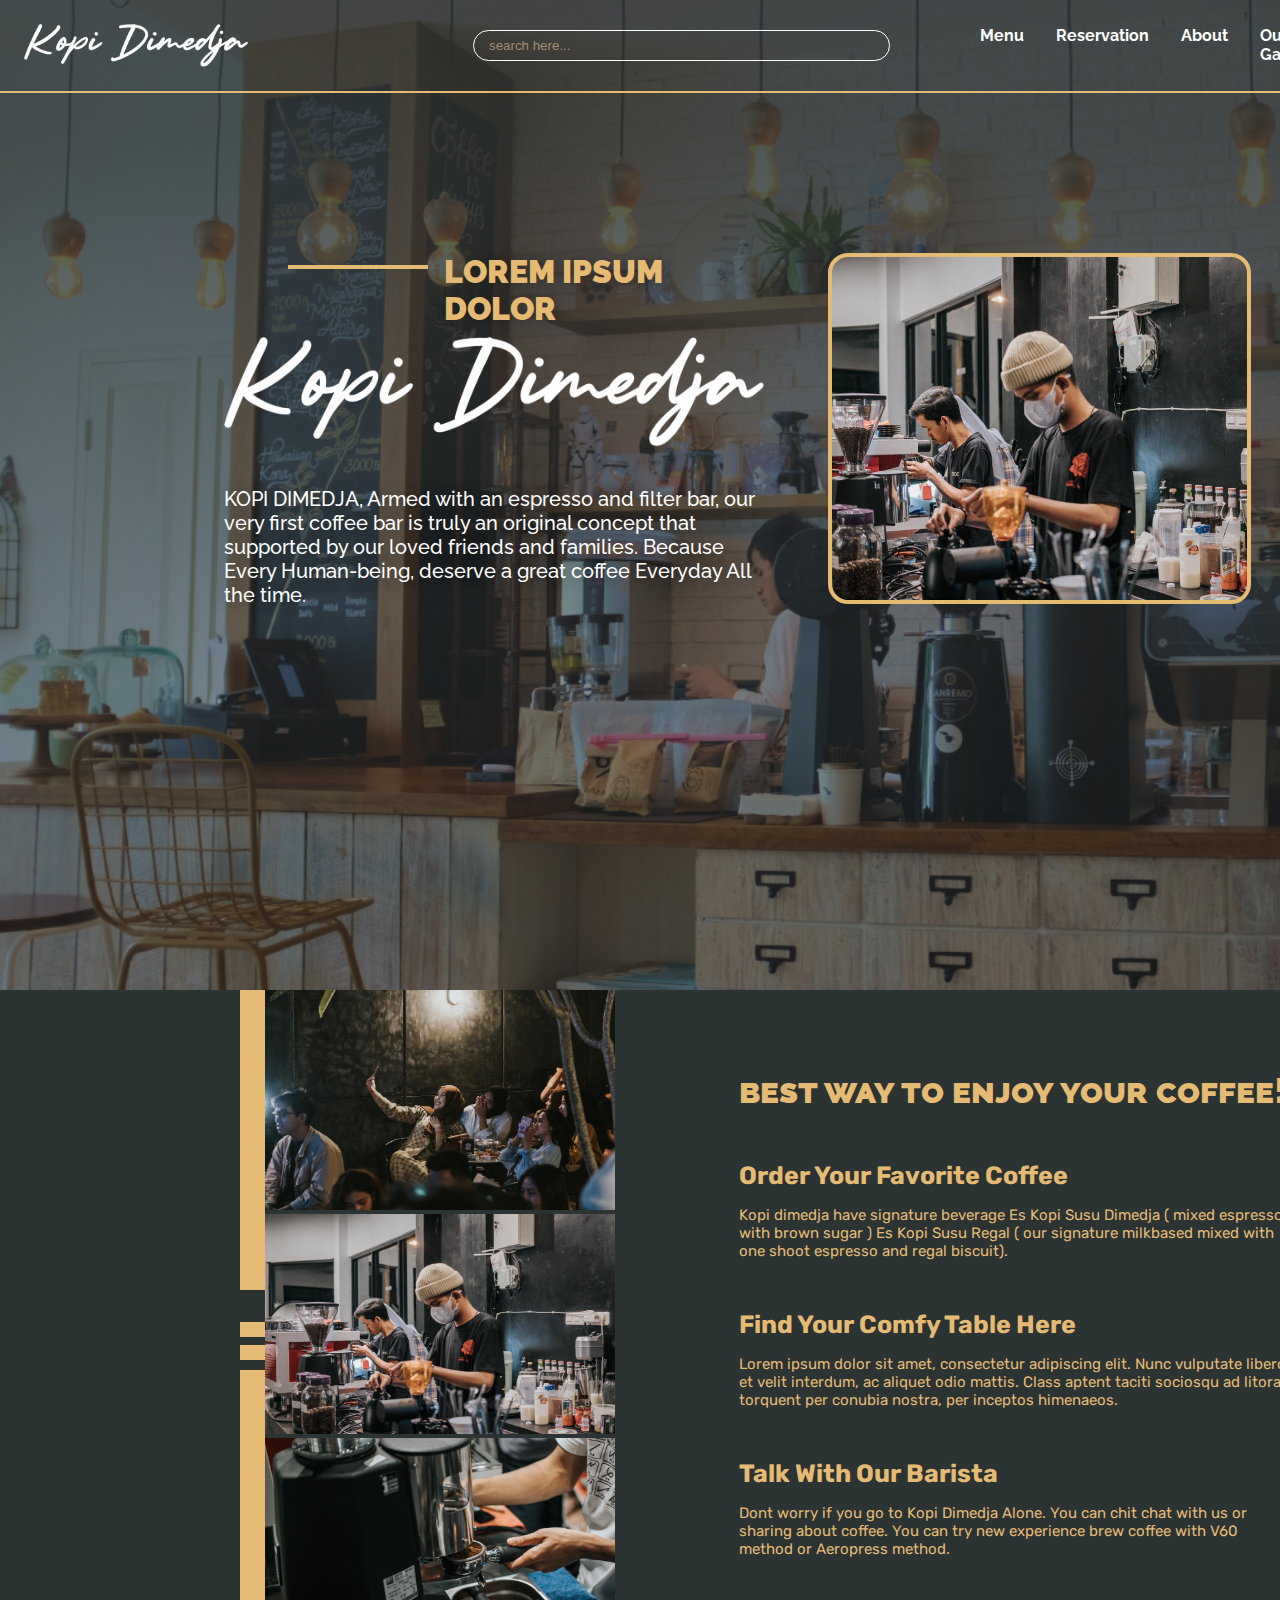
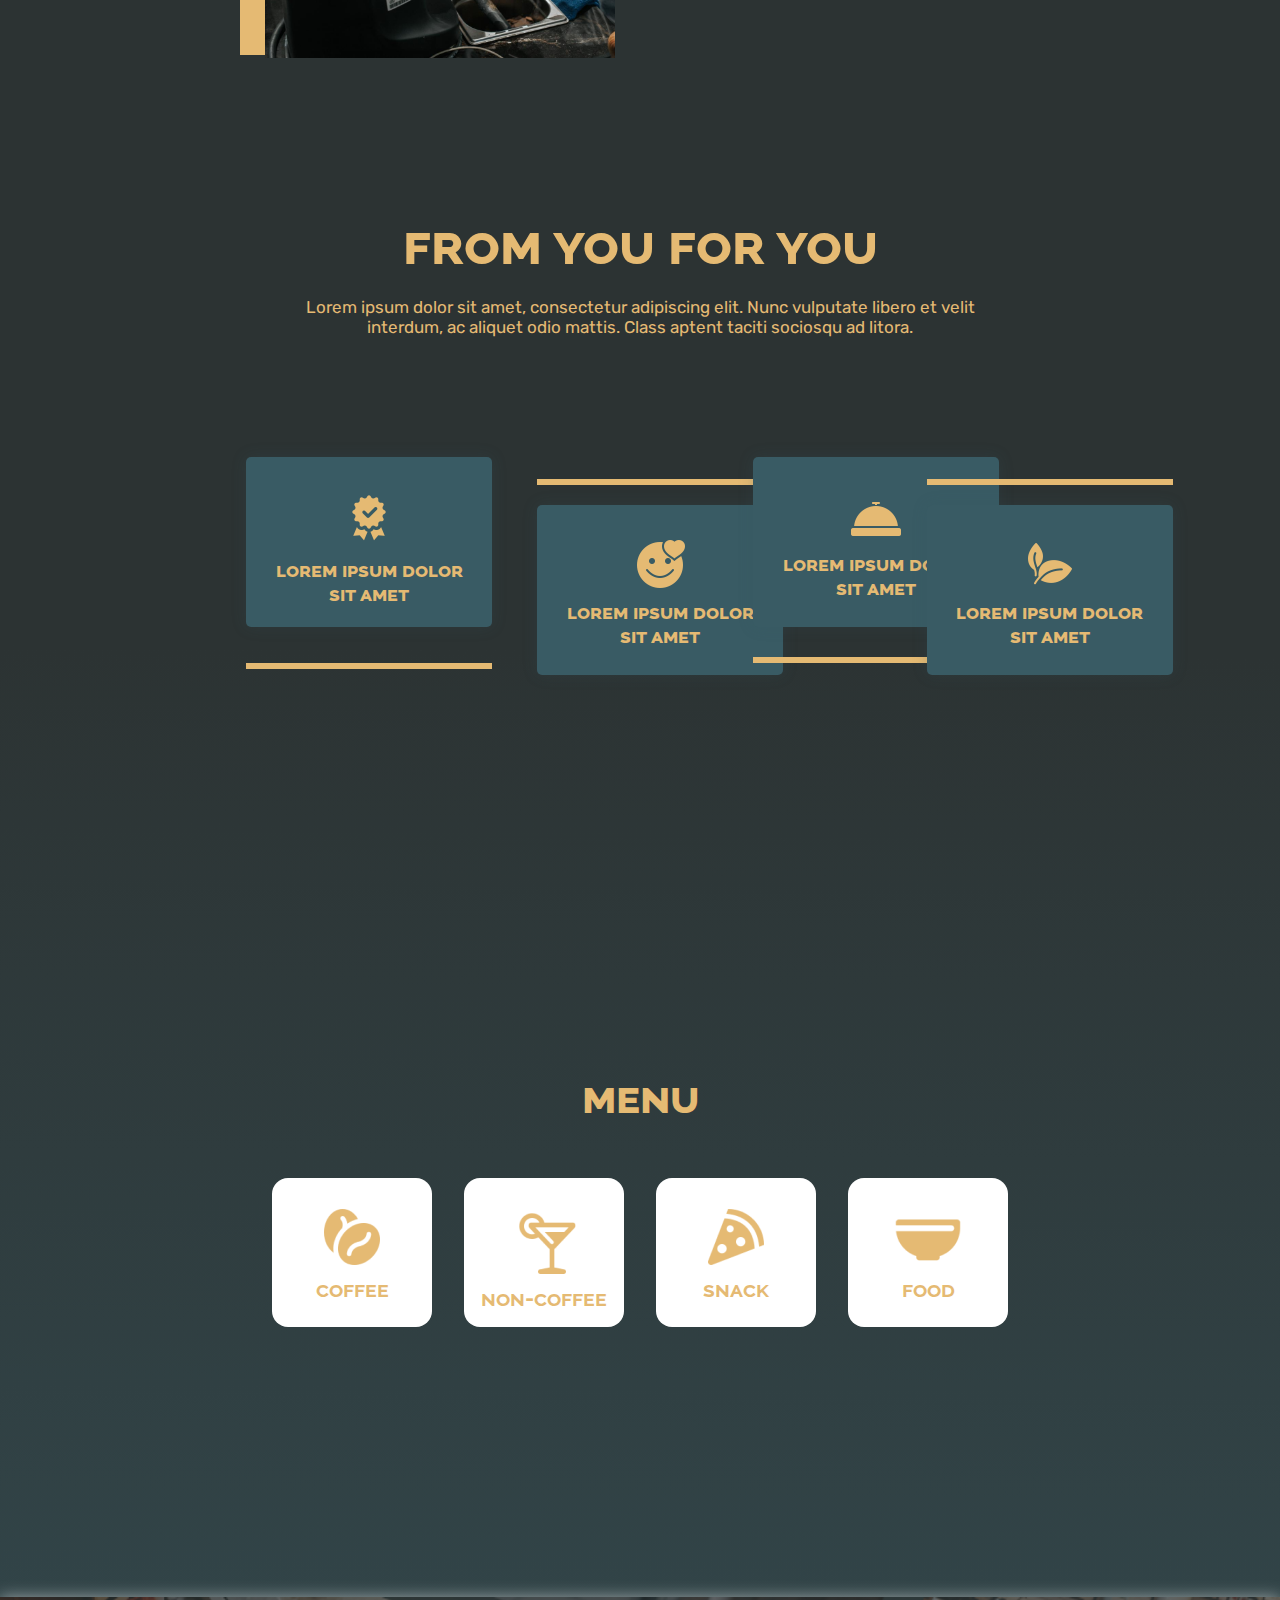
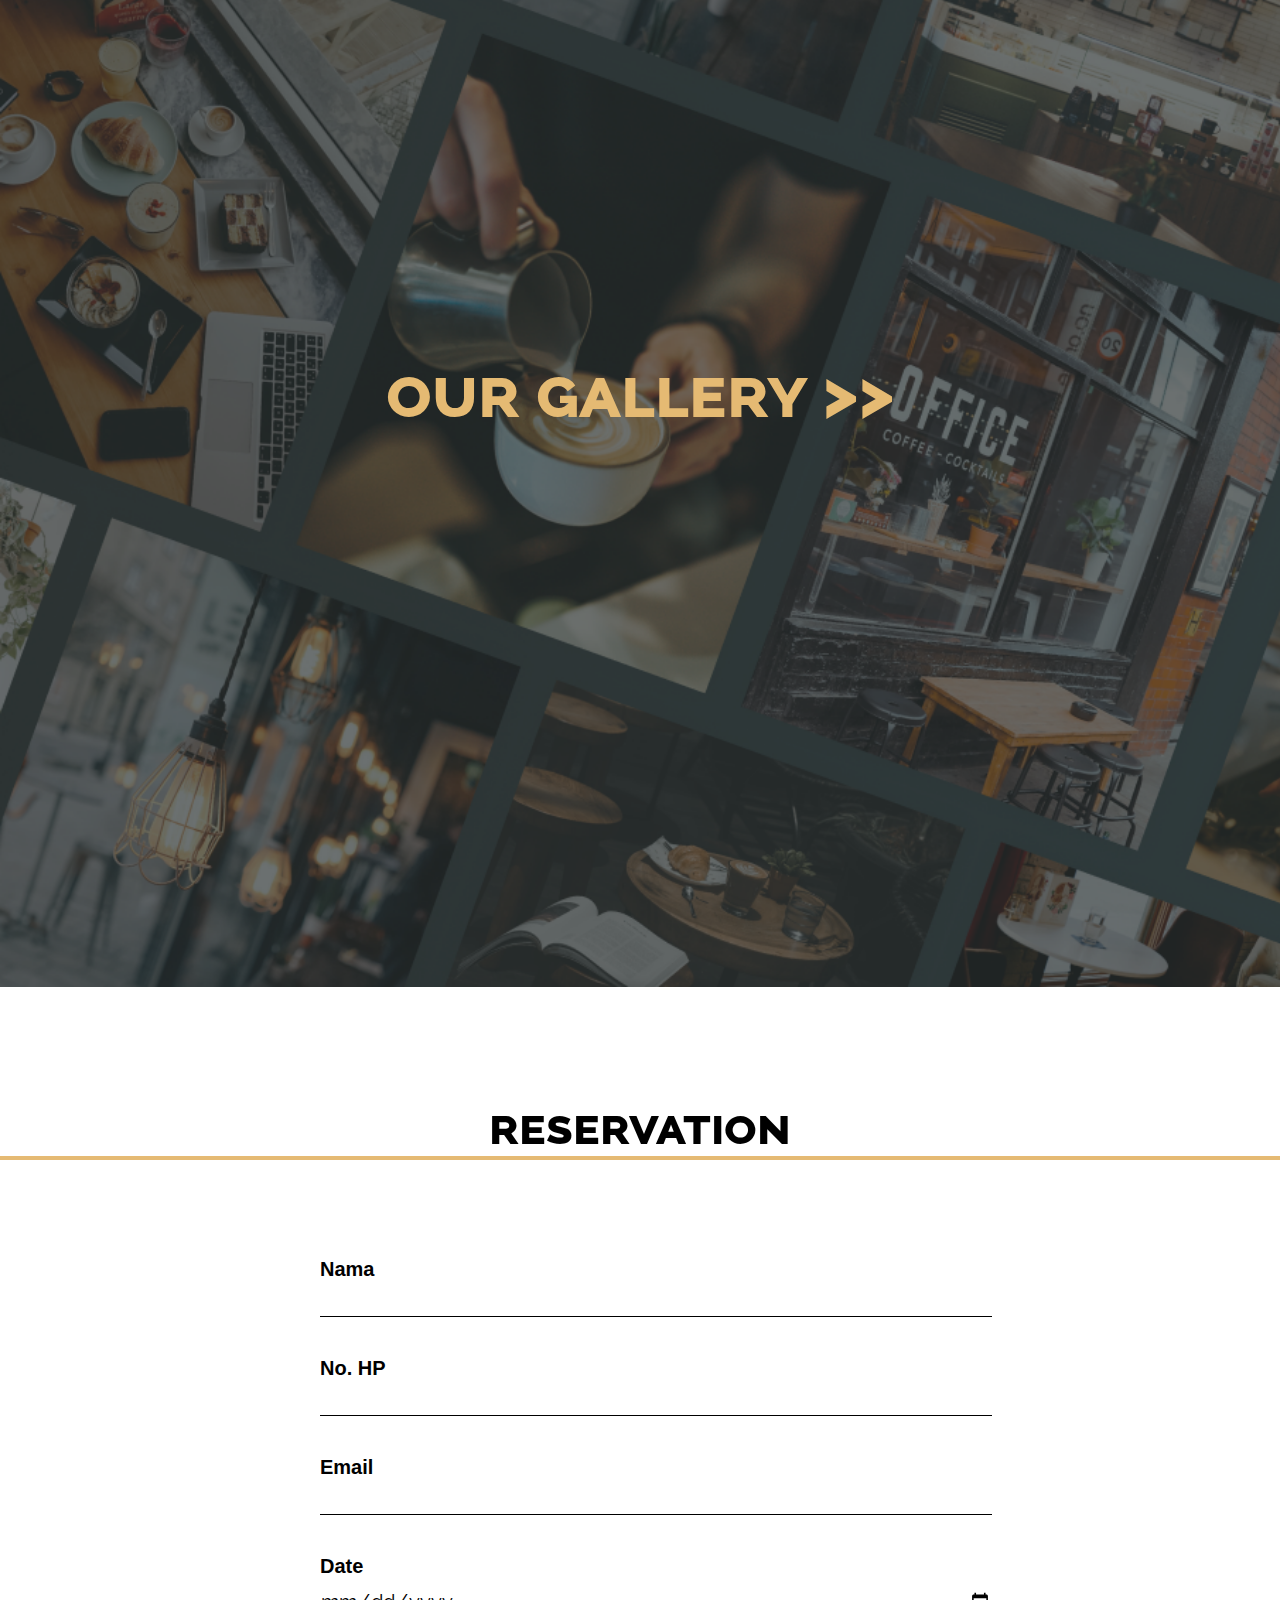
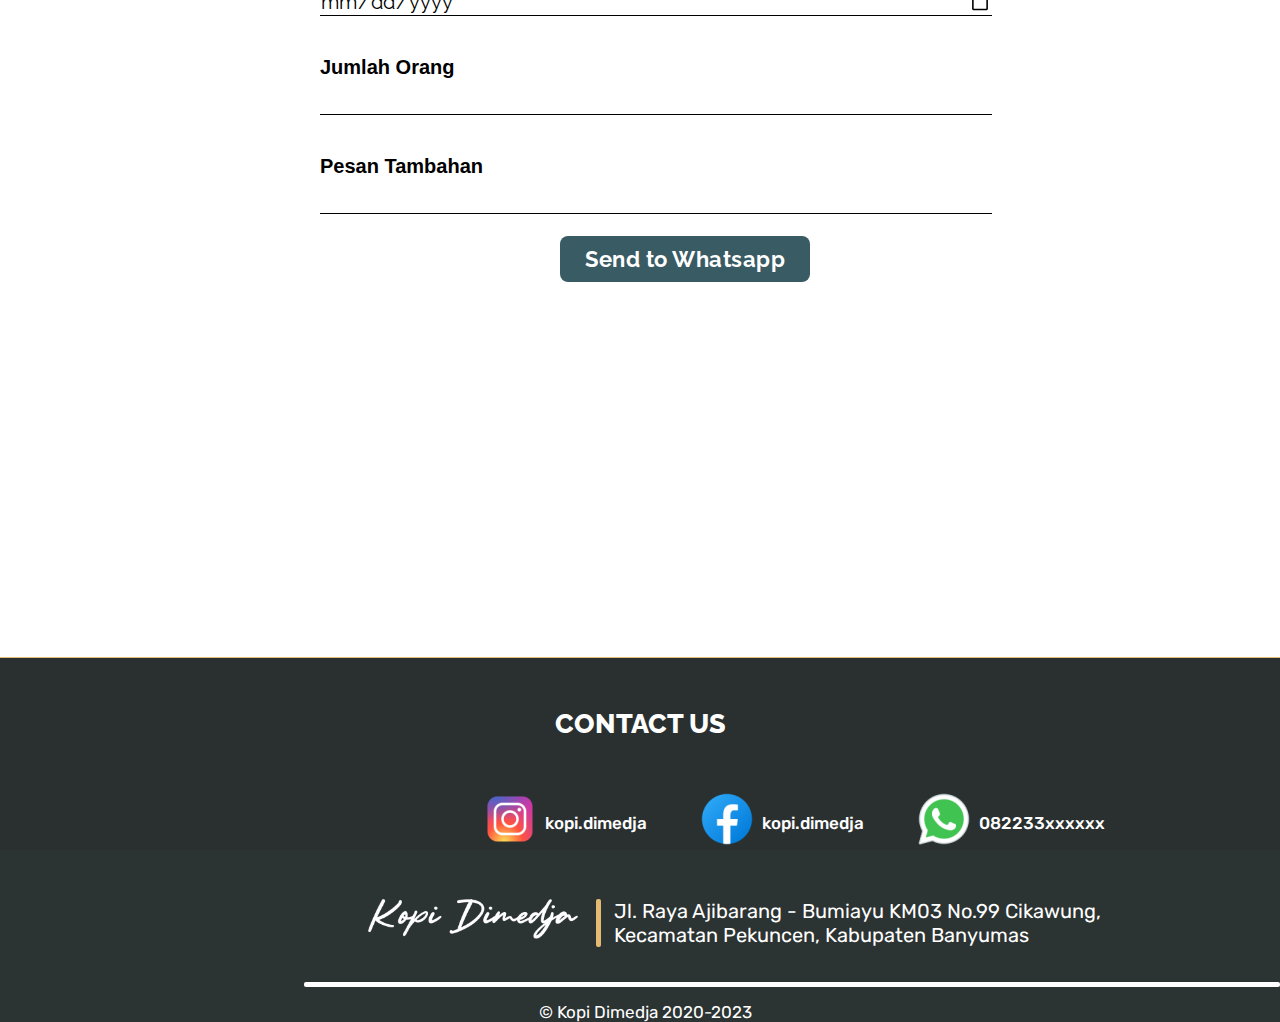
==== commit f4c8e4f6: "Add files via upload" ====
--- a/index.html
+++ b/index.html
@@ -4,7 +4,7 @@
     <meta charset="UTF-8" />
     <meta http-equiv="X-UA-Compatible" content="IE=edge" />
     <meta name="viewport" content="width=device-width, initial-scale=1.0" />
-    <title>Kopi Dimeja</title>
+    <title>Kopi Dimedja</title>
     <link rel="preconnect" href="https://fonts.googleapis.com" />
     <link rel="preconnect" href="https://fonts.gstatic.com" crossorigin />
     <link rel="stylesheet" href="https://fonts.googleapis.com/css?family=Raleway">
--- a/style.css
+++ b/style.css
@@ -103,6 +103,10 @@
   margin-left: 4rem;
 }
 
+.boxphoto {
+  object-fit: cover;
+}
+
 /* .boxphoto {
   position: absolute;
 
